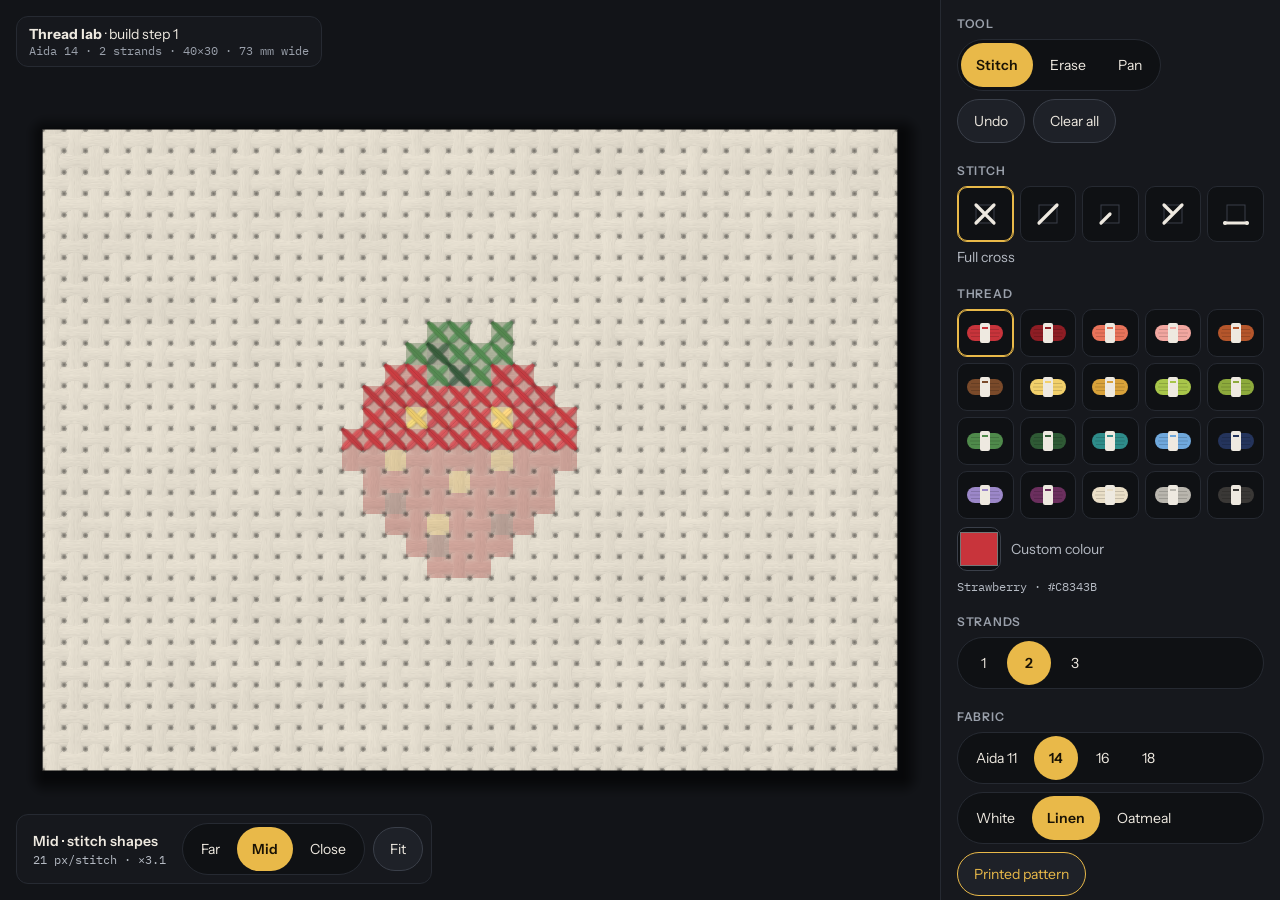
==== index.html @ 09688485 "Make the thread lab the home page; move the mockup to /mockup/ The lab's page is now index.html with" ====
<!doctype html>
<html lang="en">
<head>
  <meta charset="utf-8">
  <meta name="viewport" content="width=device-width, initial-scale=1">
  <title>Selvedge Thread Lab</title>
  <meta name="description" content="Build step 1: WebGL2 stranded-cotton cross stitch on Aida. Stitch, erase, change threads and fabric, zoom from colour blobs to fibres.">
  <link rel="preconnect" href="https://fonts.googleapis.com">
  <link rel="preconnect" href="https://fonts.gstatic.com" crossorigin>
  <link href="https://fonts.googleapis.com/css2?family=Instrument+Sans:wght@400;500;600&family=IBM+Plex+Mono:wght@400;500&display=swap" rel="stylesheet">
  <style>
    :root {
      --ground: #121418; --panel: #16181D; --raised: #1E2128; --well: #0F1114; --line: #262A32; --line-3: #3A3F49;
      --text: #EEE9E0; --muted: #B5BAC3; --dim: #9AA0AB; --accent: #E9B949; --accent-ink: #1A1305;
      --font: 'Instrument Sans', system-ui, sans-serif; --mono: 'IBM Plex Mono', ui-monospace, monospace;
    }
    * { box-sizing: border-box; }
    html, body { margin: 0; height: 100%; overflow: hidden; background: var(--ground); color: var(--text); font-family: var(--font); font-size: 14px; }
    :focus-visible { outline: 2px solid var(--accent); outline-offset: 2px; }
    .layout { display: grid; grid-template-columns: 1fr 340px; height: 100%; }
    .stage { position: relative; min-width: 0; min-height: 0; overflow: hidden; }
    .stage canvas { position: absolute; inset: 0; width: 100%; height: 100%; display: block; touch-action: none; }
    #gl { cursor: crosshair; }
    #gl.pan { cursor: grab; }
    #gl.dragging { cursor: grabbing; }
    #overlay { pointer-events: none; }
    .mono { font-family: var(--mono); font-size: 12px; }
    .title { position: absolute; left: 16px; top: 16px; padding: 8px 12px; background: var(--panel); border: 1px solid var(--line); border-radius: 12px; }
    .title .mono { color: var(--dim); }
    .hud { position: absolute; left: 16px; bottom: 16px; right: 16px; display: flex; flex-wrap: wrap; align-items: center; gap: 8px; width: max-content; max-width: calc(100% - 32px);
      padding: 8px; background: var(--panel); border: 1px solid var(--line); border-radius: 12px; }
    .readout { display: flex; flex-direction: column; gap: 2px; padding: 0 8px; min-width: 140px; }
    .readout .mono { color: var(--muted); }
    .readout strong { font-weight: 600; }

    button { font: inherit; color: var(--text); background: var(--raised); border: 1px solid var(--line-3); border-radius: 999px;
      min-height: 44px; min-width: 44px; padding: 0 16px; cursor: pointer; }
    button:hover { border-color: #565C68; }
    .pill { display: flex; flex-wrap: wrap; background: var(--well); border: 1px solid var(--line); border-radius: 999px; padding: 3px; gap: 2px; }
    .pill button { background: transparent; border-color: transparent; padding: 0 14px; }
    .pill button[aria-pressed="true"] { background: var(--accent); color: var(--accent-ink); font-weight: 600; }
    .toggle[aria-pressed="true"] { border-color: var(--accent); color: var(--accent); }

    .panel { background: var(--panel); border-left: 1px solid var(--line); overflow-y: auto; padding: 16px 16px 24px; display: flex; flex-direction: column; gap: 20px; }
    .panel h2 { margin: 0 0 8px; font-size: 12px; font-weight: 600; letter-spacing: 0.06em; text-transform: uppercase; color: var(--dim); }
    .row { display: flex; flex-wrap: wrap; gap: 8px; align-items: center; }
    .stitch-grid { display: grid; grid-template-columns: repeat(auto-fill, minmax(48px, 1fr)); gap: 6px; }
    .stitch-grid button { padding: 0; border-radius: 10px; height: 56px; display: grid; place-items: center; background: var(--well); border-color: var(--line); }
    .stitch-grid button[aria-pressed="true"] { border-color: var(--accent); box-shadow: inset 0 0 0 1px var(--accent); }
    .stitch-name { margin-top: 6px; color: var(--muted); }
    .skeins { display: grid; grid-template-columns: repeat(auto-fill, minmax(48px, 1fr)); gap: 6px; }
    .skeins button { padding: 0; height: 48px; border-radius: 10px; background: var(--well); border-color: var(--line); display: grid; place-items: center; }
    .skeins button[aria-pressed="true"] { border-color: var(--accent); box-shadow: inset 0 0 0 1px var(--accent); }
    .custom { display: flex; align-items: center; gap: 10px; margin-top: 8px; color: var(--muted); }
    .custom input { width: 44px; height: 44px; padding: 0; border: 1px solid var(--line-3); border-radius: 10px; background: var(--well); cursor: pointer; }
    .thread-name { margin-top: 8px; color: var(--muted); }
    .slider { display: grid; grid-template-columns: 64px 1fr 40px; align-items: center; gap: 10px; min-height: 44px; }
    .slider label { color: var(--muted); }
    .slider input { width: 100%; height: 44px; accent-color: var(--accent); background: transparent; }
    .slider output { text-align: right; color: var(--dim); }
    .hint { color: var(--dim); font-size: 13px; line-height: 1.5; margin: 0; }
    .fallback { position: absolute; inset: 0; display: none; place-items: center; padding: 16px; text-align: center; color: var(--muted); }

    @media (max-width: 820px) {
      .layout { grid-template-columns: 1fr; grid-template-rows: 1fr 46%; }
      .panel { border-left: 0; border-top: 1px solid var(--line); }
      .title, .readout { display: none; }
      .hud { left: 8px; bottom: 8px; padding: 4px; gap: 4px; }
    }
  </style>
</head>
<body>
  <div class="layout">
    <main class="stage">
      <canvas id="gl" aria-label="Cross stitch fabric. Click or drag to stitch. Scroll or pinch to zoom; right-drag, middle-drag or hold Space to pan."></canvas>
      <canvas id="overlay" aria-hidden="true"></canvas>
      <div class="title">
        <div><strong>Thread lab</strong> · build step 1</div>
        <div class="mono" id="size"></div>
      </div>
      <div class="hud" role="toolbar" aria-label="View">
        <div class="readout" aria-live="polite">
          <strong id="lod">Mid</strong>
          <span class="mono" id="zoom"></span>
        </div>
        <div class="pill" role="group" aria-label="Zoom preset">
          <button data-preset="far">Far</button>
          <button data-preset="mid">Mid</button>
          <button data-preset="close">Close</button>
        </div>
        <button id="reset">Fit</button>
      </div>
      <div class="fallback" id="fallback">This prototype needs WebGL2.</div>
    </main>
    <aside class="panel" id="panel" aria-label="Stitching controls"></aside>
  </div>
  <script type="module" src="lab/main.js"></script>
</body>
</html>
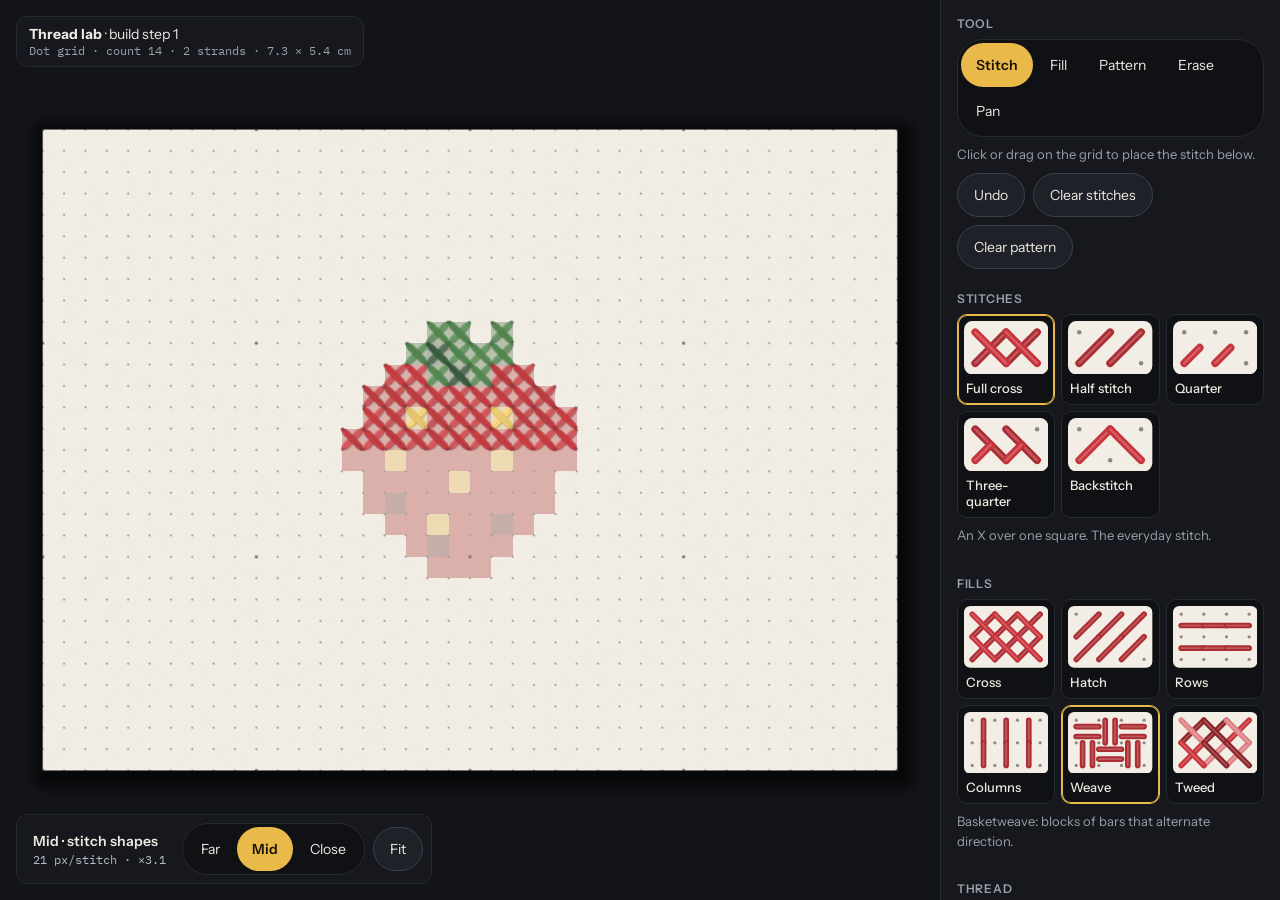
==== commit 945c6e05: "Thread lab: dot grid canvas, fills, own patterns, clearer panel - Surfaces: dot grid (default), Aida" ====
--- a/index.html
+++ b/index.html
@@ -4,7 +4,7 @@
   <meta charset="utf-8">
   <meta name="viewport" content="width=device-width, initial-scale=1">
   <title>Selvedge Thread Lab</title>
-  <meta name="description" content="Build step 1: WebGL2 stranded-cotton cross stitch on Aida. Stitch, erase, change threads and fabric, zoom from colour blobs to fibres.">
+  <meta name="description" content="Cross stitch playground: place stitches and fills on a dot grid, Aida, linen or denim, plan your own pattern, and zoom from colour blobs to fibres.">
   <link rel="preconnect" href="https://fonts.googleapis.com">
   <link rel="preconnect" href="https://fonts.gstatic.com" crossorigin>
   <link href="https://fonts.googleapis.com/css2?family=Instrument+Sans:wght@400;500;600&family=IBM+Plex+Mono:wght@400;500&display=swap" rel="stylesheet">
@@ -36,29 +36,46 @@
     button { font: inherit; color: var(--text); background: var(--raised); border: 1px solid var(--line-3); border-radius: 999px;
       min-height: 44px; min-width: 44px; padding: 0 16px; cursor: pointer; }
     button:hover { border-color: #565C68; }
-    .pill { display: flex; flex-wrap: wrap; background: var(--well); border: 1px solid var(--line); border-radius: 999px; padding: 3px; gap: 2px; }
+    .pill { display: flex; flex-wrap: wrap; background: var(--well); border: 1px solid var(--line); border-radius: 26px; padding: 3px; gap: 2px; }
     .pill button { background: transparent; border-color: transparent; padding: 0 14px; }
     .pill button[aria-pressed="true"] { background: var(--accent); color: var(--accent-ink); font-weight: 600; }
     .toggle[aria-pressed="true"] { border-color: var(--accent); color: var(--accent); }
 
-    .panel { background: var(--panel); border-left: 1px solid var(--line); overflow-y: auto; padding: 16px 16px 24px; display: flex; flex-direction: column; gap: 20px; }
+    .panel { background: var(--panel); border-left: 1px solid var(--line); overflow-y: auto; padding: 16px 16px 24px; display: flex; flex-direction: column; gap: 22px; }
     .panel h2 { margin: 0 0 8px; font-size: 12px; font-weight: 600; letter-spacing: 0.06em; text-transform: uppercase; color: var(--dim); }
     .row { display: flex; flex-wrap: wrap; gap: 8px; align-items: center; }
-    .stitch-grid { display: grid; grid-template-columns: repeat(auto-fill, minmax(48px, 1fr)); gap: 6px; }
-    .stitch-grid button { padding: 0; border-radius: 10px; height: 56px; display: grid; place-items: center; background: var(--well); border-color: var(--line); }
-    .stitch-grid button[aria-pressed="true"] { border-color: var(--accent); box-shadow: inset 0 0 0 1px var(--accent); }
-    .stitch-name { margin-top: 6px; color: var(--muted); }
-    .skeins { display: grid; grid-template-columns: repeat(auto-fill, minmax(48px, 1fr)); gap: 6px; }
-    .skeins button { padding: 0; height: 48px; border-radius: 10px; background: var(--well); border-color: var(--line); display: grid; place-items: center; }
-    .skeins button[aria-pressed="true"] { border-color: var(--accent); box-shadow: inset 0 0 0 1px var(--accent); }
+    .cards { display: grid; grid-template-columns: repeat(auto-fill, minmax(92px, 1fr)); gap: 6px; }
+    .card { display: flex; flex-direction: column; align-items: stretch; gap: 6px; padding: 6px 6px 8px; border-radius: 10px; min-height: 44px;
+      background: var(--well); border-color: var(--line); text-align: left; }
+    .card[aria-pressed="true"] { border-color: var(--accent); box-shadow: inset 0 0 0 1px var(--accent); }
+    .card .art svg { display: block; width: 100%; height: auto; max-height: 64px; }
+    .card-name { font-size: 13px; font-weight: 500; padding: 0 2px; }
+    .thread-current { display: flex; align-items: center; gap: 10px; width: 100%; border-radius: 12px; padding: 6px 12px 6px 6px; text-align: left; }
+    .thread-current[aria-expanded="true"] { border-color: var(--accent); }
+    .thread-label { display: flex; flex-direction: column; flex: 1; min-width: 0; }
+    .thread-label .mono { color: var(--dim); }
+    .change { color: var(--accent); font-size: 13px; }
+    .palette { margin-top: 8px; padding: 8px; background: var(--well); border: 1px solid var(--line); border-radius: 12px; }
+    .skeins, .recents { display: grid; grid-template-columns: repeat(auto-fill, minmax(48px, 1fr)); gap: 6px; }
+    .recents { margin-top: 8px; }
+    .skeins button, .recents button { padding: 0; height: 44px; border-radius: 10px; background: var(--well); border-color: var(--line); display: grid; place-items: center; }
+    .recents button { background: transparent; }
+    .skeins button[aria-pressed="true"], .recents button[aria-pressed="true"] { border-color: var(--accent); box-shadow: inset 0 0 0 1px var(--accent); }
     .custom { display: flex; align-items: center; gap: 10px; margin-top: 8px; color: var(--muted); }
     .custom input { width: 44px; height: 44px; padding: 0; border: 1px solid var(--line-3); border-radius: 10px; background: var(--well); cursor: pointer; }
-    .thread-name { margin-top: 8px; color: var(--muted); }
+    .count-row { display: flex; align-items: center; gap: 10px; margin-top: 8px; }
+    .sub { color: var(--muted); min-width: 44px; }
+    .switch { display: inline-flex; align-items: center; gap: 10px; background: transparent; border-color: transparent; padding: 0 4px; margin-top: 4px; }
+    .switch .track { width: 40px; height: 24px; border-radius: 999px; background: var(--line-3); position: relative; transition: background .15s; }
+    .switch .knob { position: absolute; top: 3px; left: 3px; width: 18px; height: 18px; border-radius: 50%; background: var(--text); transition: transform .15s; }
+    .switch[aria-checked="true"] .track { background: var(--accent); }
+    .switch[aria-checked="true"] .knob { transform: translateX(16px); background: var(--accent-ink); }
+    @media (prefers-reduced-motion: reduce) { .switch .track, .switch .knob { transition: none; } }
     .slider { display: grid; grid-template-columns: 64px 1fr 40px; align-items: center; gap: 10px; min-height: 44px; }
     .slider label { color: var(--muted); }
     .slider input { width: 100%; height: 44px; accent-color: var(--accent); background: transparent; }
     .slider output { text-align: right; color: var(--dim); }
-    .hint { color: var(--dim); font-size: 13px; line-height: 1.5; margin: 0; }
+    .hint { color: var(--dim); font-size: 13px; line-height: 1.5; margin: 8px 0; }
     .fallback { position: absolute; inset: 0; display: none; place-items: center; padding: 16px; text-align: center; color: var(--muted); }
 
     @media (max-width: 820px) {
@@ -72,7 +89,7 @@
 <body>
   <div class="layout">
     <main class="stage">
-      <canvas id="gl" aria-label="Cross stitch fabric. Click or drag to stitch. Scroll or pinch to zoom; right-drag, middle-drag or hold Space to pan."></canvas>
+      <canvas id="gl" aria-label="Stitching canvas. Click or drag to use the current tool. Scroll or pinch to zoom; right-drag, middle-drag or hold Space to pan."></canvas>
       <canvas id="overlay" aria-hidden="true"></canvas>
       <div class="title">
         <div><strong>Thread lab</strong> · build step 1</div>
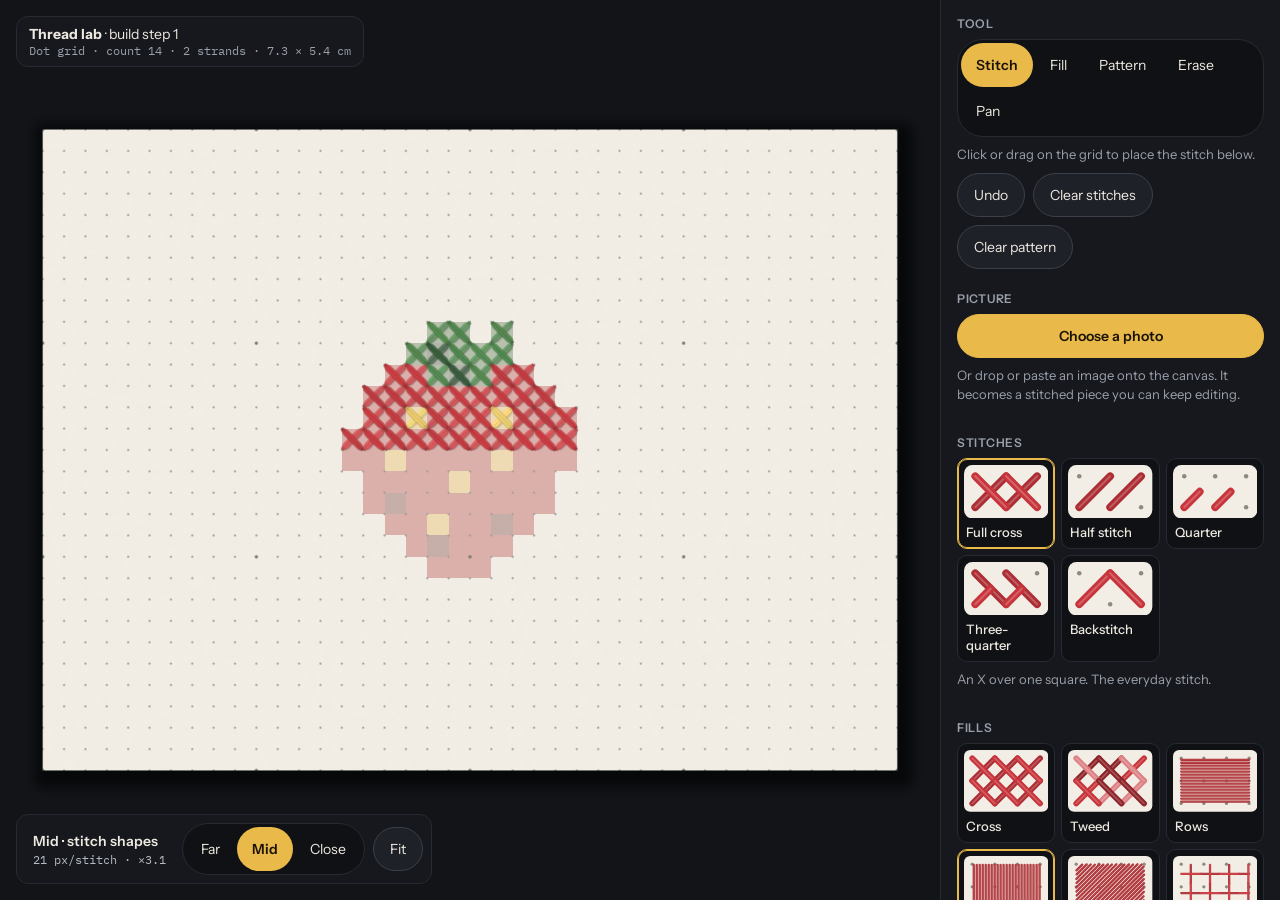
==== commit c9c17f6c: "Picture to stitches: photo becomes an editable stitched piece Choose, drop or paste a photo. It is s" ====
--- a/index.html
+++ b/index.html
@@ -76,6 +76,22 @@
     .slider input { width: 100%; height: 44px; accent-color: var(--accent); background: transparent; }
     .slider output { text-align: right; color: var(--dim); }
     .hint { color: var(--dim); font-size: 13px; line-height: 1.5; margin: 8px 0; }
+    .panel h3 { margin: 16px 0 4px; font-size: 13px; font-weight: 600; color: var(--muted); }
+    button.wide { width: 100%; }
+    #pic-empty button { background: var(--accent); color: var(--accent-ink); border-color: var(--accent); font-weight: 600; }
+    .pic-head { display: flex; align-items: center; gap: 10px; margin-bottom: 8px; }
+    .pic-head img { width: 56px; height: 56px; object-fit: cover; border-radius: 8px; border: 1px solid var(--line); }
+    .pic-meta { display: flex; flex-direction: column; flex: 1; min-width: 0; }
+    .pic-meta span:first-child { overflow: hidden; text-overflow: ellipsis; white-space: nowrap; }
+    .pic-meta .mono { color: var(--dim); }
+    .tone-row { display: grid; grid-template-columns: 64px 1fr; align-items: center; gap: 10px; margin-top: 6px; }
+    .tone-row label { color: var(--muted); }
+    select { font: inherit; color: var(--text); background: var(--well); border: 1px solid var(--line-3); border-radius: 10px; min-height: 44px; padding: 0 10px; width: 100%; }
+    .floss-list { list-style: none; margin: 0 0 12px; padding: 0; display: flex; flex-direction: column; gap: 4px; }
+    .floss-list button { display: grid; grid-template-columns: 44px 1fr auto; align-items: center; gap: 8px; width: 100%; padding: 0 12px 0 2px; border-radius: 10px; background: var(--well); border-color: var(--line); text-align: left; }
+    .floss-list button[aria-pressed="true"] { border-color: var(--accent); }
+    .floss-list .mono { color: var(--dim); }
+    .floss-total { color: var(--dim); text-align: right; padding: 4px 12px 0; }
     .fallback { position: absolute; inset: 0; display: none; place-items: center; padding: 16px; text-align: center; color: var(--muted); }
 
     @media (max-width: 820px) {
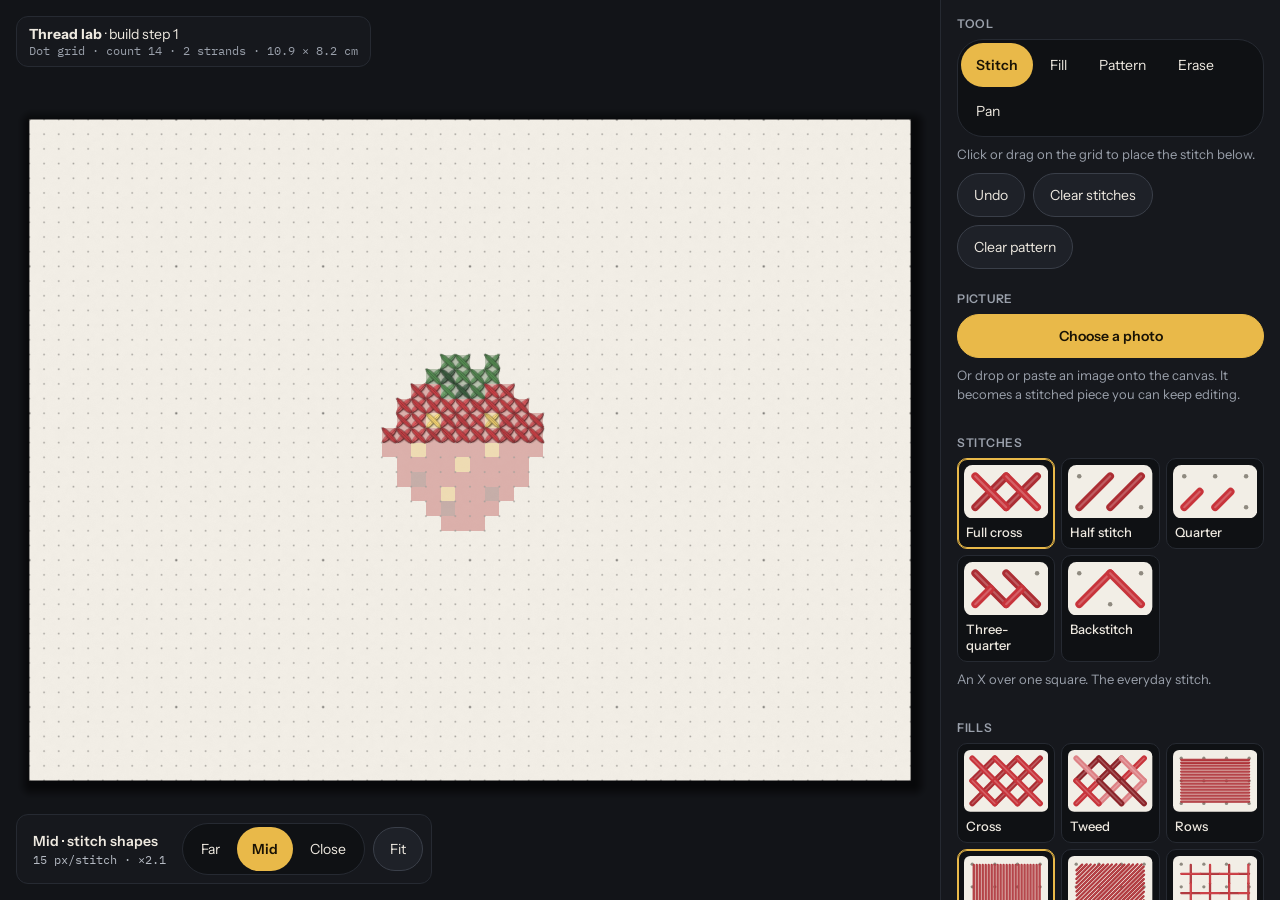
==== commit 27fcc3d4: "Canvas: size presets, custom size and a variable cell size The canvas is now a sheet of a set size (" ====
--- a/index.html
+++ b/index.html
@@ -76,6 +76,9 @@
     .slider input { width: 100%; height: 44px; accent-color: var(--accent); background: transparent; }
     .slider output { text-align: right; color: var(--dim); }
     .hint { color: var(--dim); font-size: 13px; line-height: 1.5; margin: 8px 0; }
+    .custom-size { display: flex; align-items: center; gap: 8px; margin-top: 8px; color: var(--muted); }
+    .custom-size label { display: flex; align-items: center; gap: 6px; }
+    .custom-size input { width: 84px; min-height: 44px; font: inherit; font-family: var(--mono); font-size: 13px; color: var(--text); background: var(--well); border: 1px solid var(--line-3); border-radius: 10px; padding: 0 10px; }
     .panel h3 { margin: 16px 0 4px; font-size: 13px; font-weight: 600; color: var(--muted); }
     button.wide { width: 100%; }
     #pic-empty button { background: var(--accent); color: var(--accent-ink); border-color: var(--accent); font-weight: 600; }
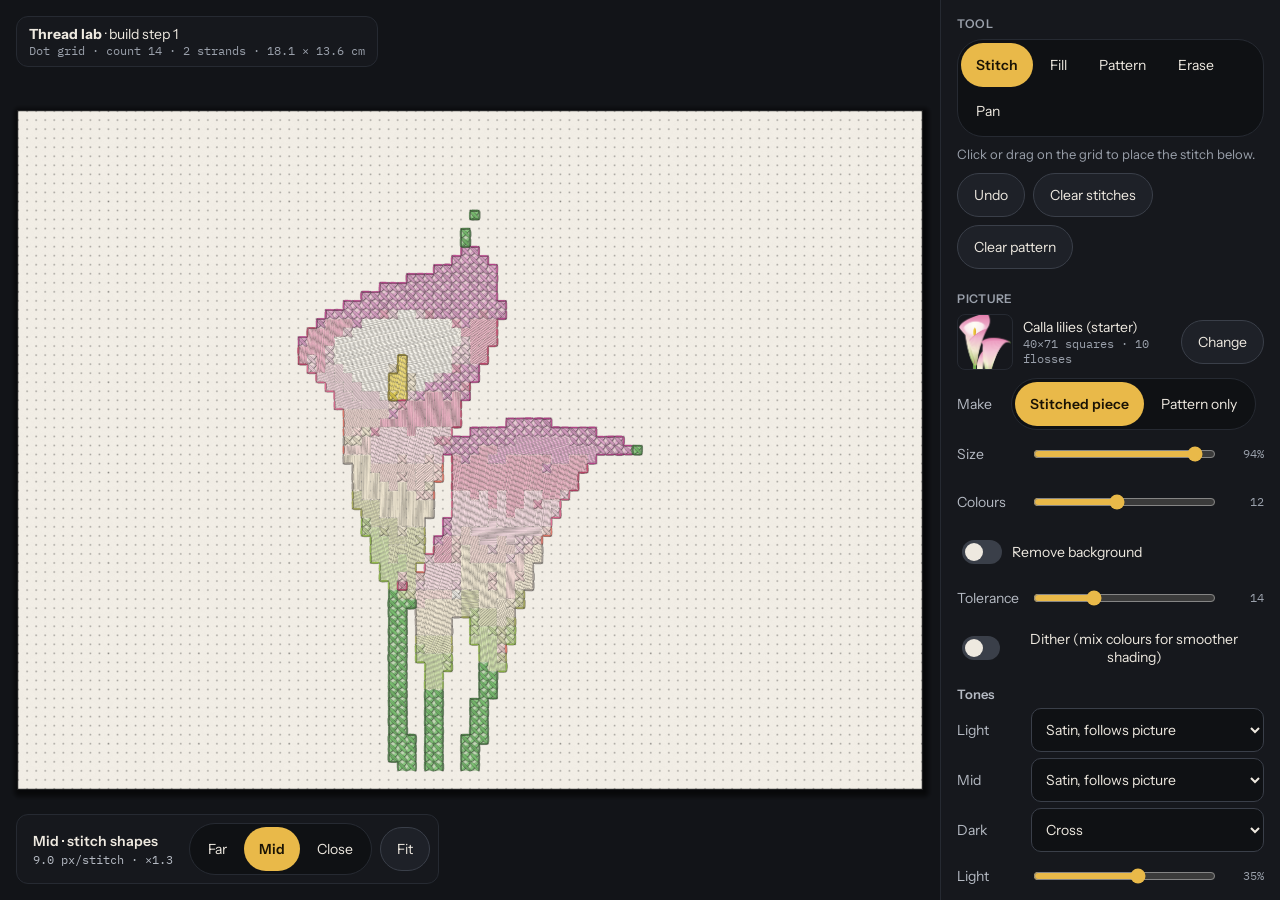
==== commit 578bbb1e: "Calla lily starter; Pattern from a photo The starter is now three pink calla lilies, drawn in code (" ====
--- a/index.html
+++ b/index.html
@@ -81,7 +81,7 @@
     .custom-size input { width: 84px; min-height: 44px; font: inherit; font-family: var(--mono); font-size: 13px; color: var(--text); background: var(--well); border: 1px solid var(--line-3); border-radius: 10px; padding: 0 10px; }
     .panel h3 { margin: 16px 0 4px; font-size: 13px; font-weight: 600; color: var(--muted); }
     button.wide { width: 100%; }
-    #pic-empty button { background: var(--accent); color: var(--accent-ink); border-color: var(--accent); font-weight: 600; }
+    #pic-empty button.primary { background: var(--accent); color: var(--accent-ink); border-color: var(--accent); font-weight: 600; }
     .pic-head { display: flex; align-items: center; gap: 10px; margin-bottom: 8px; }
     .pic-head img { width: 56px; height: 56px; object-fit: cover; border-radius: 8px; border: 1px solid var(--line); }
     .pic-meta { display: flex; flex-direction: column; flex: 1; min-width: 0; }
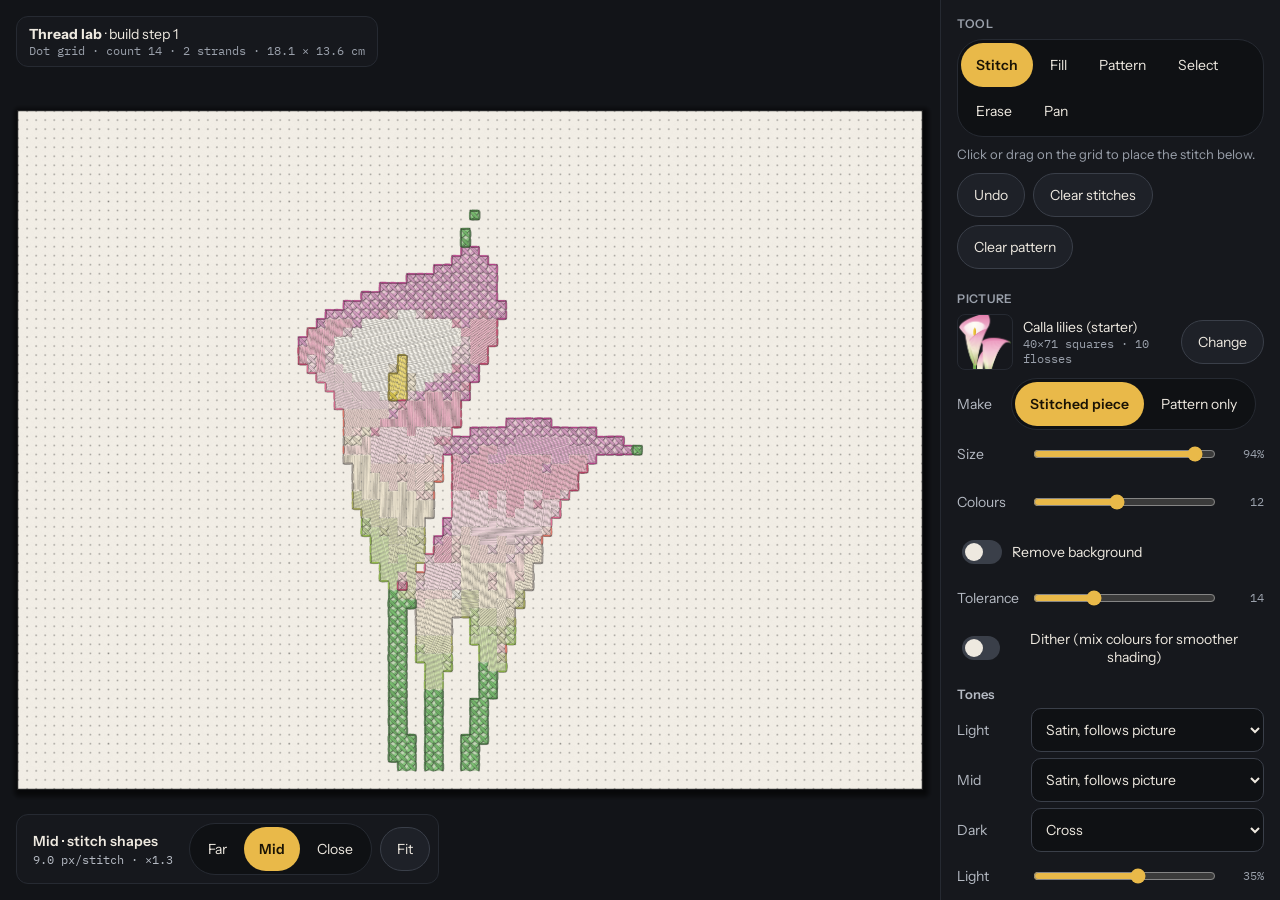
==== commit 2d0dc177: "Selection: Done button, and switching tool ends the selection Co-Authored-By: Claude Opus 5.5 <norep" ====
--- a/index.html
+++ b/index.html
@@ -79,6 +79,9 @@
     .custom-size { display: flex; align-items: center; gap: 8px; margin-top: 8px; color: var(--muted); }
     .custom-size label { display: flex; align-items: center; gap: 6px; }
     .custom-size input { width: 84px; min-height: 44px; font: inherit; font-family: var(--mono); font-size: 13px; color: var(--text); background: var(--well); border: 1px solid var(--line-3); border-radius: 10px; padding: 0 10px; }
+    .sel-head { display: flex; align-items: center; justify-content: space-between; gap: 8px; margin-bottom: 4px; }
+    .sel-head h2 { margin: 0; }
+    button.primary { background: var(--accent); color: var(--accent-ink); border-color: var(--accent); font-weight: 600; }
     .panel h3 { margin: 16px 0 4px; font-size: 13px; font-weight: 600; color: var(--muted); }
     button.wide { width: 100%; }
     #pic-empty button.primary { background: var(--accent); color: var(--accent-ink); border-color: var(--accent); font-weight: 600; }
